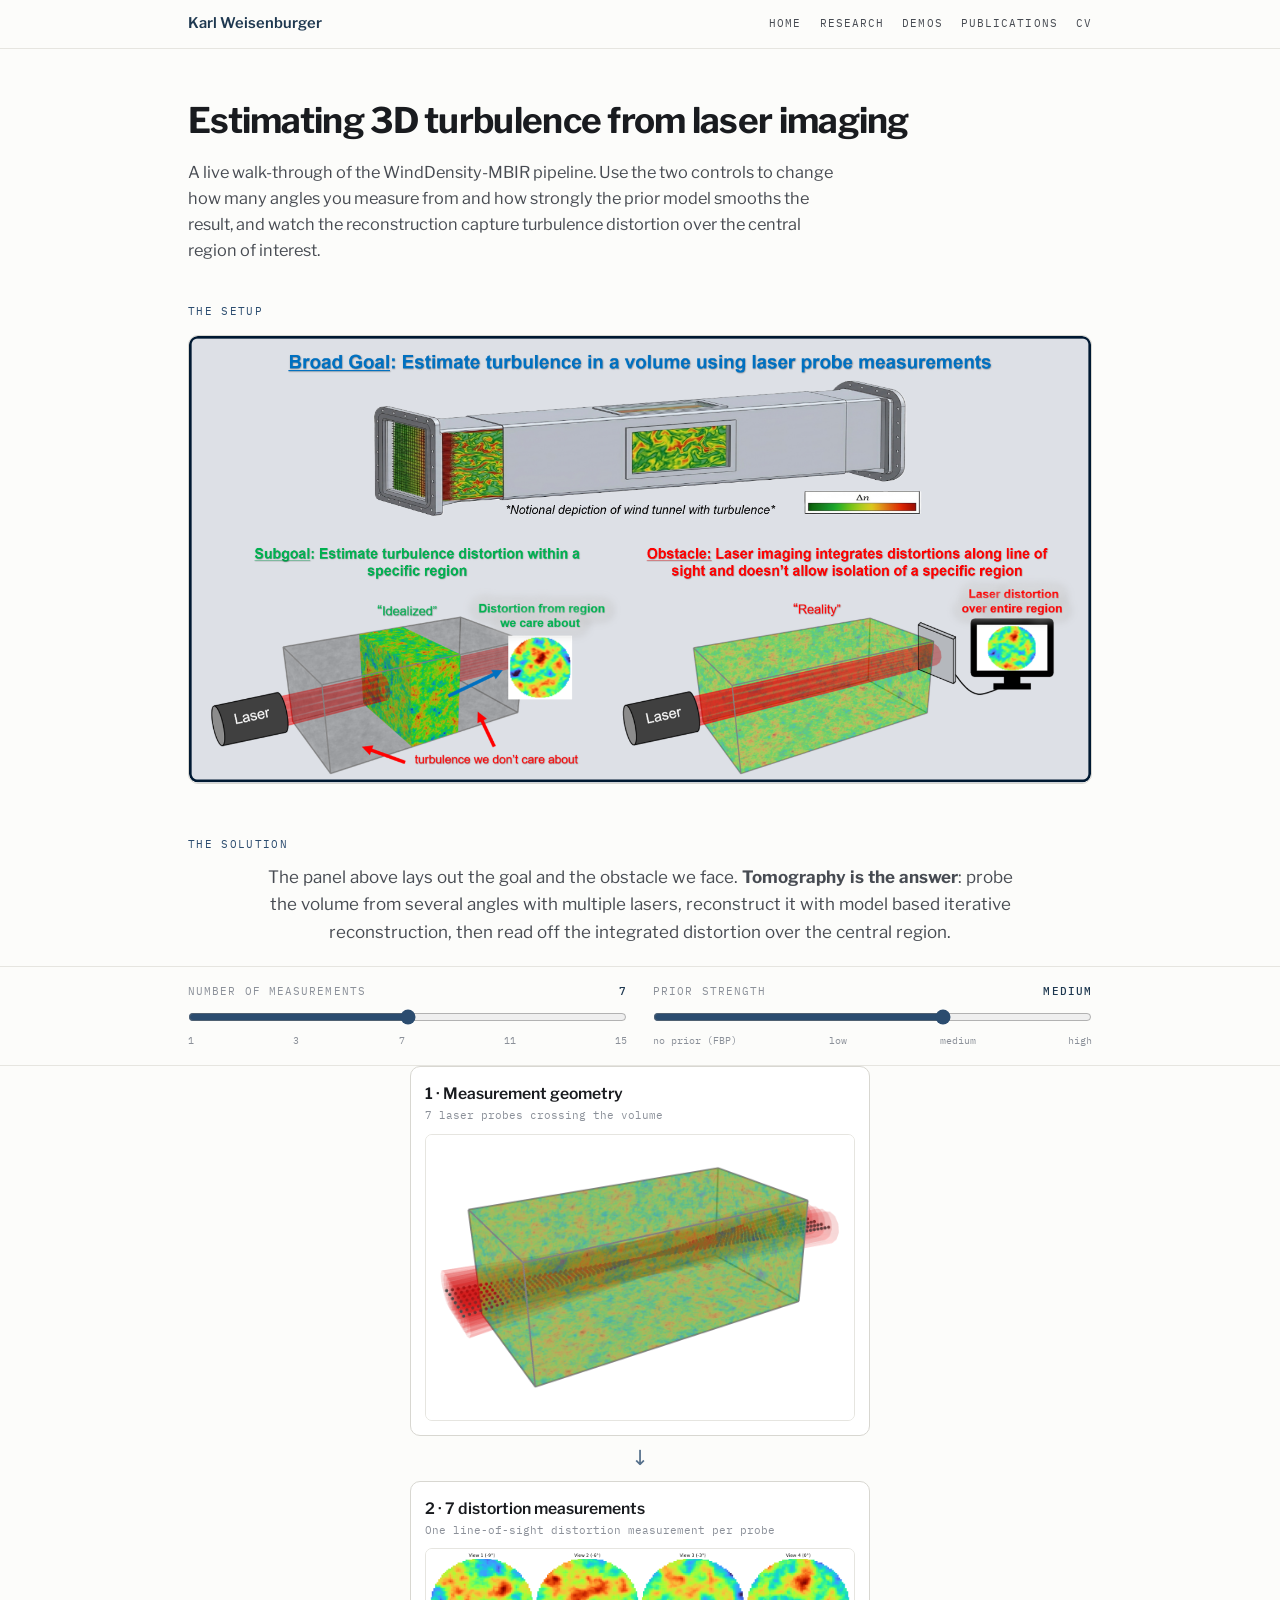
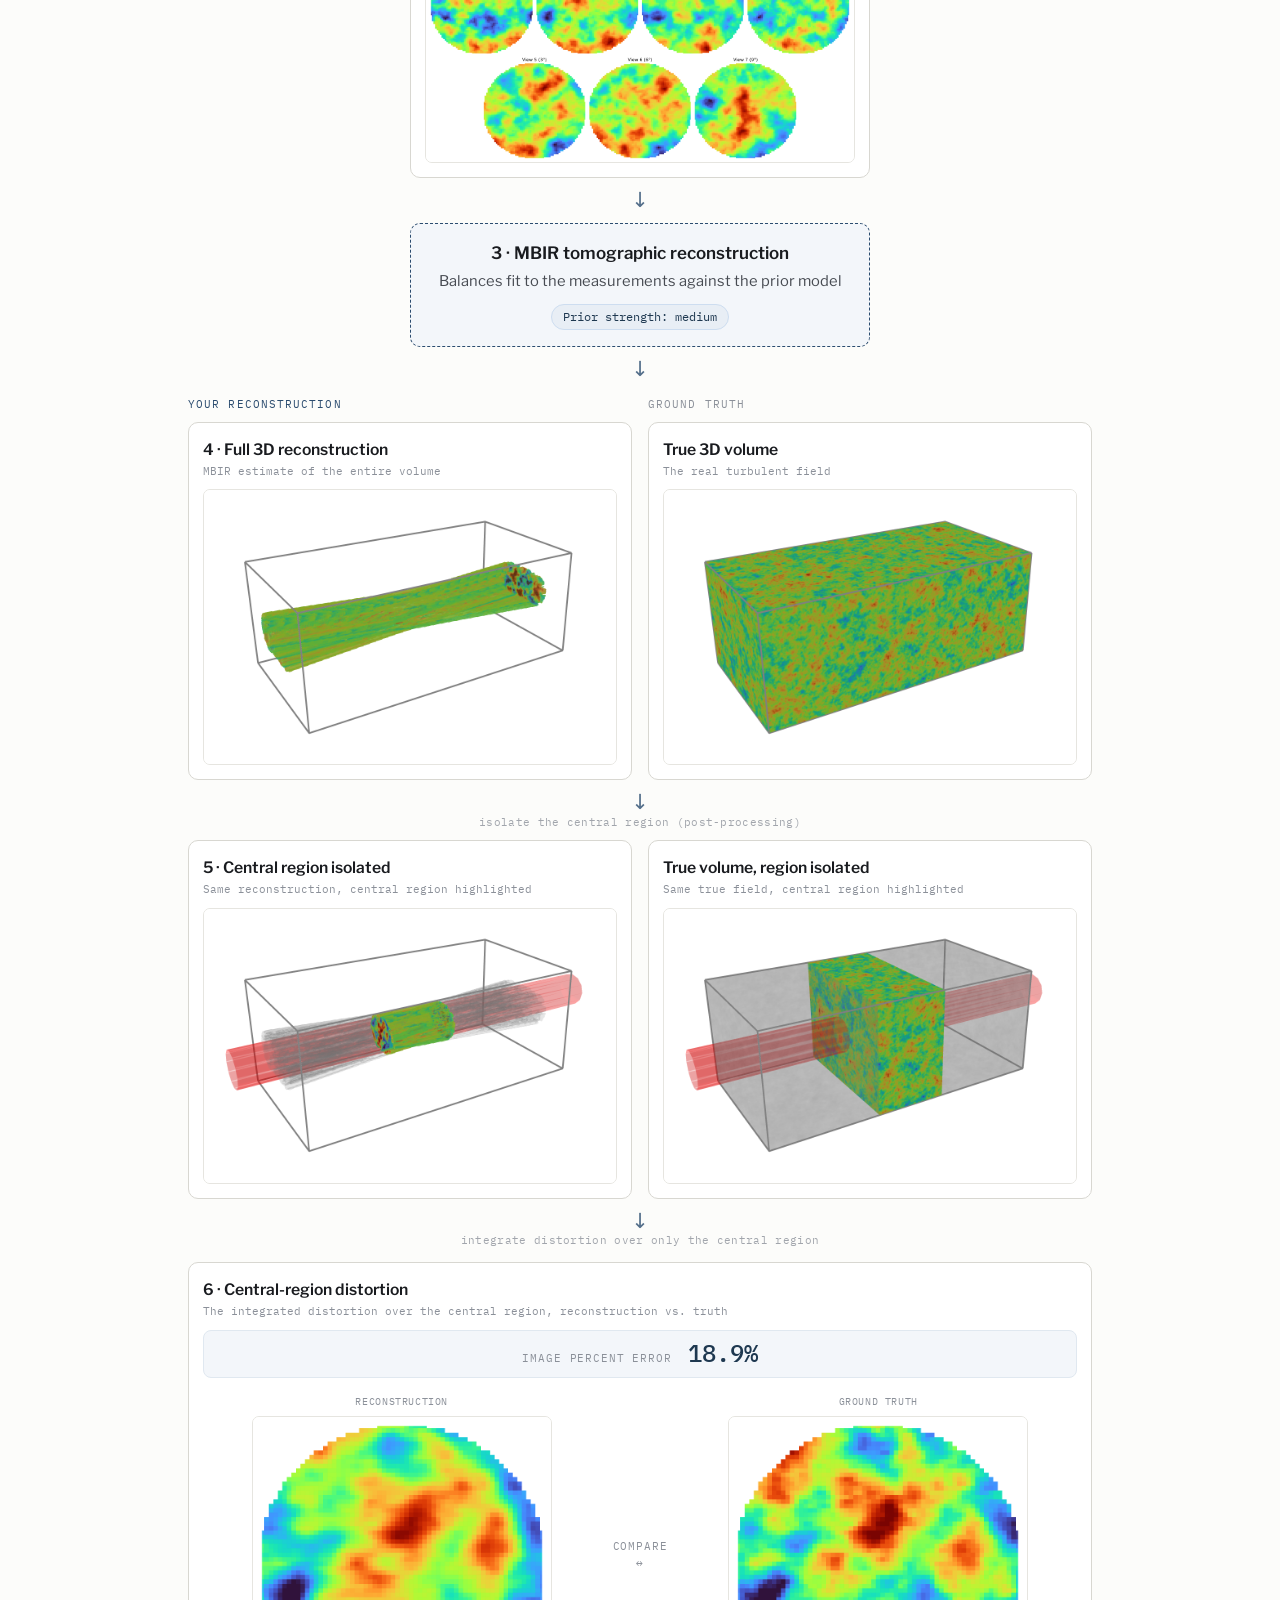
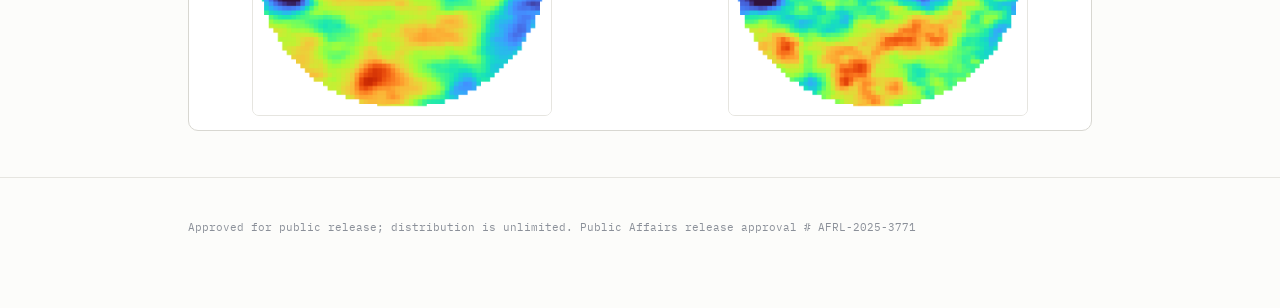
==== demos/winddensity/index.html @ 334814ea "Initial commit of website files" ====
<!doctype html>
<html lang="en">
<head>
<meta charset="utf-8">
<meta name="viewport" content="width=device-width, initial-scale=1.0">
<title>Interactive demo · 3D turbulence from laser imaging · Karl Weisenburger</title>
<meta name="description" content="Interactive demo: estimating 3D turbulence from laser imaging with model-based iterative reconstruction. Adjust the number of measurements and the prior strength.">
<link rel="preconnect" href="https://fonts.googleapis.com">
<link rel="preconnect" href="https://fonts.gstatic.com" crossorigin>
<link href="https://fonts.googleapis.com/css2?family=Libre+Franklin:wght@400;500;600;700&family=IBM+Plex+Mono:wght@400;500&display=swap" rel="stylesheet">
<style>
  :root{
    --bg:#FCFCFA; --panel:#FFFFFF; --ink:#191B1F; --soft:#474B52; --muted:#8B9099;
    --line:#E6E5E0; --line-2:#D8D7D1; --accent:#2B4C6F; --accent-deep:#1E3850;
    --sans:"Libre Franklin",system-ui,sans-serif; --mono:"IBM Plex Mono",ui-monospace,monospace;
  }
  *{box-sizing:border-box;}
  html{scroll-behavior:smooth;}
  body{margin:0; background:var(--bg); color:var(--ink); font-family:var(--sans); font-size:17px; line-height:1.6; -webkit-font-smoothing:antialiased;}
  a{color:var(--accent-deep); text-decoration:none; border-bottom:1px solid rgba(43,76,111,.3);}
  a:hover{color:var(--accent); border-color:var(--accent);}
  .wrap{max-width:960px; margin:0 auto; padding:0 28px;}

  nav{background:var(--bg); border-bottom:1px solid var(--line);}
  nav .wrap{display:flex; justify-content:space-between; align-items:center; padding:12px 28px;}
  nav .brand{font-weight:600; font-size:.92rem; border:none;}
  nav .links{display:flex; gap:18px; flex-wrap:wrap;}
  nav .links a{font-family:var(--mono); font-size:.68rem; letter-spacing:.1em; text-transform:uppercase; color:var(--soft); border:none;}
  nav .links a:hover{color:var(--accent);}

  .top{padding:30px 0 8px;}
  .back{font-family:var(--mono); font-size:.72rem; letter-spacing:.08em; text-transform:uppercase; color:var(--soft); border:none;}
  h1{font-weight:700; font-size:clamp(1.7rem,4vw,2.2rem); letter-spacing:-.02em; margin:14px 0 10px;}
  .intro{color:var(--soft); font-size:1.02rem; margin:0 0 6px; max-width:60ch;}

  /* controls */
  .controls{position:sticky; top:0; z-index:20; background:rgba(252,252,250,.94); backdrop-filter:blur(6px); border-top:1px solid var(--line); border-bottom:1px solid var(--line); margin-top:18px;}
  .controls .wrap{padding:16px 28px; display:grid; grid-template-columns:1fr 1fr; gap:26px;}
  .ctrl .lbl{font-family:var(--mono); font-size:.68rem; letter-spacing:.1em; text-transform:uppercase; color:var(--muted); display:flex; justify-content:space-between; margin-bottom:6px;}
  .ctrl .val{color:var(--accent-deep); font-weight:500;}
  .ctrl input[type=range]{width:100%; accent-color:var(--accent); margin:2px 0 4px;}
  .ticks{display:flex; justify-content:space-between; font-family:var(--mono); font-size:.62rem; color:var(--muted);}
  @media (max-width:560px){ .controls .wrap{grid-template-columns:1fr; gap:18px;} }

  section{padding:26px 0;}
  .kicker{font-family:var(--mono); font-size:.7rem; letter-spacing:.12em; text-transform:uppercase; color:var(--accent); margin:0 0 14px;}

  .band{border:1px solid var(--line-2); border-radius:10px; overflow:hidden; background:var(--panel);}
  .band + .band{margin-top:12px;}

  .flow{display:flex; flex-direction:column; align-items:center; gap:0;}
  .stage{width:100%; max-width:460px;}
  .arrow{color:var(--accent); font-size:1.3rem; line-height:1; margin:12px 0; opacity:.8; text-align:center;}
  .arrow .arrow-cap{display:block; font-family:var(--mono); font-size:.66rem; letter-spacing:.03em; color:var(--muted); margin-top:4px;}

  .card{border:1px solid var(--line-2); border-radius:10px; background:var(--panel); padding:14px;}
  .card .ct{font-weight:600; font-size:.98rem; margin:0 0 2px;}
  .card .cs{font-family:var(--mono); font-size:.68rem; color:var(--muted); margin:0 0 10px; line-height:1.45;}

  .slot{position:relative; width:100%; border-radius:7px; overflow:hidden; background:#FFFFFF; border:1px solid var(--line);}
  .ar32{aspect-ratio:3/2;} .ar21{aspect-ratio:2/1;} .ar11{aspect-ratio:1/1;}
  .slot img{width:100%; height:100%; object-fit:contain; display:none; background:#FFFFFF;}
  .slot.fit{aspect-ratio:auto; border:none; background:transparent; border-radius:0;}
  .slot.fit img{height:auto; object-fit:contain; background:transparent;}
  .slot.fit .ph{position:relative; inset:auto; min-height:90px;}
  .ph{position:absolute; inset:0; display:flex; flex-direction:column; align-items:center; justify-content:center; gap:6px; text-align:center; padding:12px;
      background:repeating-linear-gradient(45deg,#fff,#fff 10px,#F4F2EC 10px,#F4F2EC 20px);}
  .ph .ph-t{font-size:.82rem; color:var(--soft); font-weight:500;}
  .ph .fn{font-family:var(--mono); font-size:.68rem; color:var(--accent-deep); background:#E8EEF5; padding:2px 8px; border-radius:4px;}

  .mbir{text-align:center; padding:16px; border:1px dashed var(--accent); border-radius:10px; background:#F3F6FA;}
  .mbir .t{font-weight:600;}
  .mbir .p{font-size:.92rem; color:var(--soft); margin-top:3px;}
  .mbir .pill{display:inline-block; margin-top:10px; font-family:var(--mono); font-size:.72rem; color:var(--accent-deep); background:#E8EEF5; border:1px solid #CDDDF0; padding:3px 11px; border-radius:999px;}

  .lower{display:grid; grid-template-columns:1fr 1fr; gap:16px; margin-top:4px;}
  .lane-h{font-family:var(--mono); font-size:.68rem; letter-spacing:.1em; text-transform:uppercase; margin:0 0 8px;}
  .lane-recon .lane-h{color:var(--accent);}
  .lane-truth .lane-h{color:var(--muted);}
  @media (max-width:560px){ .lower{grid-template-columns:1fr;} }

  .compare{margin-top:16px;}
  .compare .cmp-grid{display:grid; grid-template-columns:1fr auto 1fr; gap:12px; align-items:center;}
  .compare .vs{font-family:var(--mono); font-size:.66rem; letter-spacing:.08em; text-transform:uppercase; color:var(--muted); text-align:center;}
  .compare .mini-h{font-family:var(--mono); font-size:.64rem; letter-spacing:.06em; text-transform:uppercase; color:var(--muted); text-align:center; margin:0 0 6px;}
  @media (max-width:560px){ .compare .cmp-grid{grid-template-columns:1fr;} .compare .vs{padding:4px 0;} }

  .soln-intro{color:var(--soft); max-width:64ch; margin:-4px auto 20px; text-align:center;}

  .nrmse-bar{display:flex; align-items:baseline; justify-content:center; gap:16px; margin:2px 0 16px; padding:10px 14px; background:#F3F6FA; border:1px solid #E0E8F0; border-radius:8px; flex-wrap:wrap;}
  .nrmse-bar .nlabel{font-family:var(--mono); font-size:.66rem; letter-spacing:.08em; text-transform:uppercase; color:var(--muted);}
  .nrmse-bar .nval{font-family:var(--mono); font-size:1.5rem; font-weight:500; color:var(--accent-deep); line-height:1;}
  .nrmse-bar .nsub{font-family:var(--mono); font-size:.72rem; color:var(--muted);}
  .compare .slot{max-width:300px; margin-left:auto; margin-right:auto;}

  footer{padding:30px 0 60px; color:var(--muted); font-size:.82rem; border-top:1px solid var(--line); margin-top:20px;}
  .note{font-family:var(--mono); font-size:.7rem; color:var(--muted); line-height:1.6;}
</style>
</head>
<body>

<nav><div class="wrap">
  <a class="brand" href="../../index.html">Karl Weisenburger</a>
  <span class="links">
    <a href="../../index.html">Home</a>
    <a href="../../research.html">Research</a>
    <a href="../../demos.html">Demos</a>
    <a href="../../publications.html">Publications</a>
    <a href="../../cv.pdf">CV</a>
  </span>
</div></nav>

<div class="top">
  <div class="wrap">
    <h1>Estimating 3D turbulence from laser imaging</h1>
    <p class="intro">A live walk-through of the WindDensity-MBIR pipeline. Use the two controls to change how many angles you measure from and how strongly the prior model smooths the result, and watch the reconstruction capture turbulence distortion over the central region of interest.</p>
  </div>
</div>

<section>
  <div class="wrap">
    <p class="kicker">The setup</p>
    <div class="band"><div class="slot fit" id="slot-context"><img alt="Goal, problem, and idea"><div class="ph"><span class="ph-t">Context strip: goal / problem / idea</span><span class="fn">img/context.png</span></div></div></div>
  </div>
</section>

<section>
  <div class="wrap">
    <p class="kicker">The solution</p>
    <p class="soln-intro">The panel above lays out the goal and the obstacle we face. <b>Tomography is the answer</b>: probe the volume from several angles with multiple lasers, reconstruct it with model based iterative reconstruction, then read off the integrated distortion over the central region.</p>
  </div>

  <div class="controls">
    <div class="wrap">
      <div class="ctrl">
        <div class="lbl"><span>Number of measurements</span><span class="val" id="nOut">7</span></div>
        <input type="range" id="nSlider" min="0" max="4" step="1" value="2" aria-label="Number of measurements">
        <div class="ticks"><span>1</span><span>3</span><span>7</span><span>11</span><span>15</span></div>
      </div>
      <div class="ctrl">
        <div class="lbl"><span>Prior strength</span><span class="val" id="pOut">medium</span></div>
        <input type="range" id="pSlider" min="0" max="3" step="1" value="2" aria-label="Prior strength">
        <div class="ticks"><span>no prior (FBP)</span><span>low</span><span>medium</span><span>high</span></div>
      </div>
    </div>
  </div>

  <div class="wrap">
    <div class="flow">

      <div class="stage card">
        <p class="ct">1 · Measurement geometry</p>
        <p class="cs" id="geomCap">7 laser probes crossing the volume</p>
        <div class="slot ar32" id="slot-geom"><img alt="Measurement geometry"><div class="ph"><span class="ph-t">Geometry</span><span class="fn">img/geom_N07.png</span></div></div>
      </div>
      <div class="arrow">&darr;</div>

      <div class="stage card">
        <p class="ct">2 · <span id="viewsTitle">7 distortion measurements</span></p>
        <p class="cs">One line-of-sight distortion measurement per probe</p>
        <div class="slot ar21" id="slot-views"><img alt="Distortion measurements"><div class="ph"><span class="ph-t">Measurements</span><span class="fn">img/views_N07.png</span></div></div>
      </div>
      <div class="arrow">&darr;</div>

      <div class="stage mbir">
        <div class="t">3 · MBIR tomographic reconstruction</div>
        <div class="p">Balances fit to the measurements against the prior model</div>
        <div class="pill">Prior strength: <span id="mbirP">just right</span></div>
      </div>
      <div class="arrow">&darr;</div>

      <div class="stage" style="max-width:none; width:100%;">

        <div class="lower">
          <div class="lane-recon">
            <p class="lane-h">Your reconstruction</p>
            <div class="card">
              <p class="ct">4 · Full 3D reconstruction</p>
              <p class="cs">MBIR estimate of the entire volume</p>
              <div class="slot ar32" id="slot-recon-full"><img alt="Full 3D reconstruction"><div class="ph"><span class="ph-t">3D reconstruction</span><span class="fn">img/recon_N07_p2.png</span></div></div>
            </div>
          </div>
          <div class="lane-truth">
            <p class="lane-h">Ground truth</p>
            <div class="card">
              <p class="ct">True 3D volume</p>
              <p class="cs">The real turbulent field</p>
              <div class="slot ar32" id="slot-truthvol-full"><img alt="True 3D volume"><div class="ph"><span class="ph-t">True volume</span><span class="fn">img/truth_volume.png</span></div></div>
            </div>
          </div>
        </div>

        <div class="arrow">&darr;<span class="arrow-cap">isolate the central region (post-processing)</span></div>

        <div class="lower">
          <div class="lane-recon">
            <div class="card">
              <p class="ct">5 · Central region isolated</p>
              <p class="cs">Same reconstruction, central region highlighted</p>
              <div class="slot ar32" id="slot-recon-roi"><img alt="Reconstruction with central region highlighted"><div class="ph"><span class="ph-t">Central region</span><span class="fn">img/recon_roi_N07_p2.png</span></div></div>
            </div>
          </div>
          <div class="lane-truth">
            <div class="card">
              <p class="ct">True volume, region isolated</p>
              <p class="cs">Same true field, central region highlighted</p>
              <div class="slot ar32" id="slot-truthvol-roi"><img alt="True volume with central region highlighted"><div class="ph"><span class="ph-t">Central region</span><span class="fn">img/truth_volume_roi.png</span></div></div>
            </div>
          </div>
        </div>

        <div class="arrow">&darr;<span class="arrow-cap">integrate distortion over only the central region</span></div>

        <div class="card compare">
          <p class="ct">6 · Central-region distortion</p>
          <p class="cs">The integrated distortion over the central region, reconstruction vs. truth</p>
          <div class="nrmse-bar">
            <span class="nlabel">Image percent error</span>
            <span class="nval" id="nrmseStable"></span>
          </div>
          <div class="cmp-grid">
            <div>
              <p class="mini-h">Reconstruction</p>
              <div class="slot ar11" id="slot-dist"><img alt="Reconstructed central distortion"><div class="ph"><span class="ph-t">Recon distortion</span><span class="fn">img/dist_N07_p2.png</span></div></div>
            </div>
            <div class="vs">compare<br>&harr;</div>
            <div>
              <p class="mini-h">Ground truth</p>
              <div class="slot ar11" id="slot-truthdist"><img alt="True central distortion"><div class="ph"><span class="ph-t">True distortion</span><span class="fn">img/truth_dist.png</span></div></div>
            </div>
          </div>
        </div>
      </div>

    </div>
  </div>
</section>

<footer>
  <div class="wrap">
    <p class="note">Approved for public release; distribution is unlimited. Public Affairs release approval # AFRL-2025-3771</p>
  </div>
</footer>

<script>
  const NS = [1,3,7,11,15];
  const PRI = ['no prior (FBP)','low','medium','high'];
  // NRMSE of recon distortion vs. truth, keyed by N then prior index: [traditional, stable_range]
  const NRMSE = {
    1:  [[0.8940,0.2776],[0.8003,0.2485],[0.7992,0.2481],[0.8033,0.2494]],
    3:  [[0.7933,0.2463],[0.6252,0.1941],[0.6144,0.1908],[0.6820,0.2118]],
    7:  [[0.6725,0.2088],[0.6229,0.1934],[0.6091,0.1891],[0.6371,0.1978]],
    11: [[0.6471,0.2009],[0.6480,0.2012],[0.6369,0.1978],[0.7256,0.2253]],
    15: [[0.6265,0.1945],[0.6422,0.1994],[0.6264,0.1945],[0.7302,0.2267]]
  };
  let ni = 2, pi = 2;
  const pad = n => String(n).padStart(2,'0');

  function setSlot(id, file){
    const slot = document.getElementById(id);
    const img = slot.querySelector('img');
    const ph  = slot.querySelector('.ph');
    img.onerror = () => { img.style.display='none'; ph.style.display='flex'; const fn=ph.querySelector('.fn'); if(fn) fn.textContent=file; };
    img.onload  = () => { img.style.display='block'; ph.style.display='none'; };
    img.src = file;
  }

  function dynFiles(){
    const N = pad(NS[ni]);
    return {
      geom:      `img/geom_N${N}.png`,
      views:     `img/views_N${N}.png`,
      reconFull: `img/recon_N${N}_p${pi}.png`,
      reconRoi:  `img/recon_roi_N${N}_p${pi}.png`,
      dist:      `img/dist_N${N}_p${pi}.png`
    };
  }

  function update(){
    const f = dynFiles();
    setSlot('slot-geom',       f.geom);
    setSlot('slot-views',      f.views);
    setSlot('slot-recon-full', f.reconFull);
    setSlot('slot-recon-roi',  f.reconRoi);
    setSlot('slot-dist',       f.dist);
    const n = NS[ni];
    document.getElementById('nOut').textContent = n;
    document.getElementById('pOut').textContent = PRI[pi];
    document.getElementById('mbirP').textContent = PRI[pi];
    document.getElementById('geomCap').textContent = n + ' laser ' + (n===1 ? 'probe' : 'probes') + ' crossing the volume';
    document.getElementById('viewsTitle').textContent = (n===1 ? 'A single distortion measurement' : n + ' distortion measurements');
    const nm = (NRMSE[n] || [])[pi] || [null,null];
    document.getElementById('nrmseStable').textContent = nm[1]!=null ? (nm[1]*100).toFixed(1)+'%' : '';
  }

  // static slots (set once)
  setSlot('slot-context','img/context.png');
  setSlot('slot-truthvol-full','img/truth_volume.png');
  setSlot('slot-truthvol-roi','img/truth_volume_roi.png');
  setSlot('slot-truthdist','img/truth_dist.png');

  // preload all dynamic frames into cache for instant swaps
  function preload(){
    NS.forEach(n => {
      const N = pad(n);
      [`img/geom_N${N}.png`, `img/views_N${N}.png`].forEach(s => { const im=new Image(); im.src=s; });
      PRI.forEach((_, p) => {
        [`img/recon_N${N}_p${p}.png`, `img/recon_roi_N${N}_p${p}.png`, `img/dist_N${N}_p${p}.png`].forEach(s => { const im=new Image(); im.src=s; });
      });
    });
  }

  document.getElementById('nSlider').addEventListener('input', e => { ni = +e.target.value; update(); });
  document.getElementById('pSlider').addEventListener('input', e => { pi = +e.target.value; update(); });

  update();
  preload();
</script>
</body>
</html>
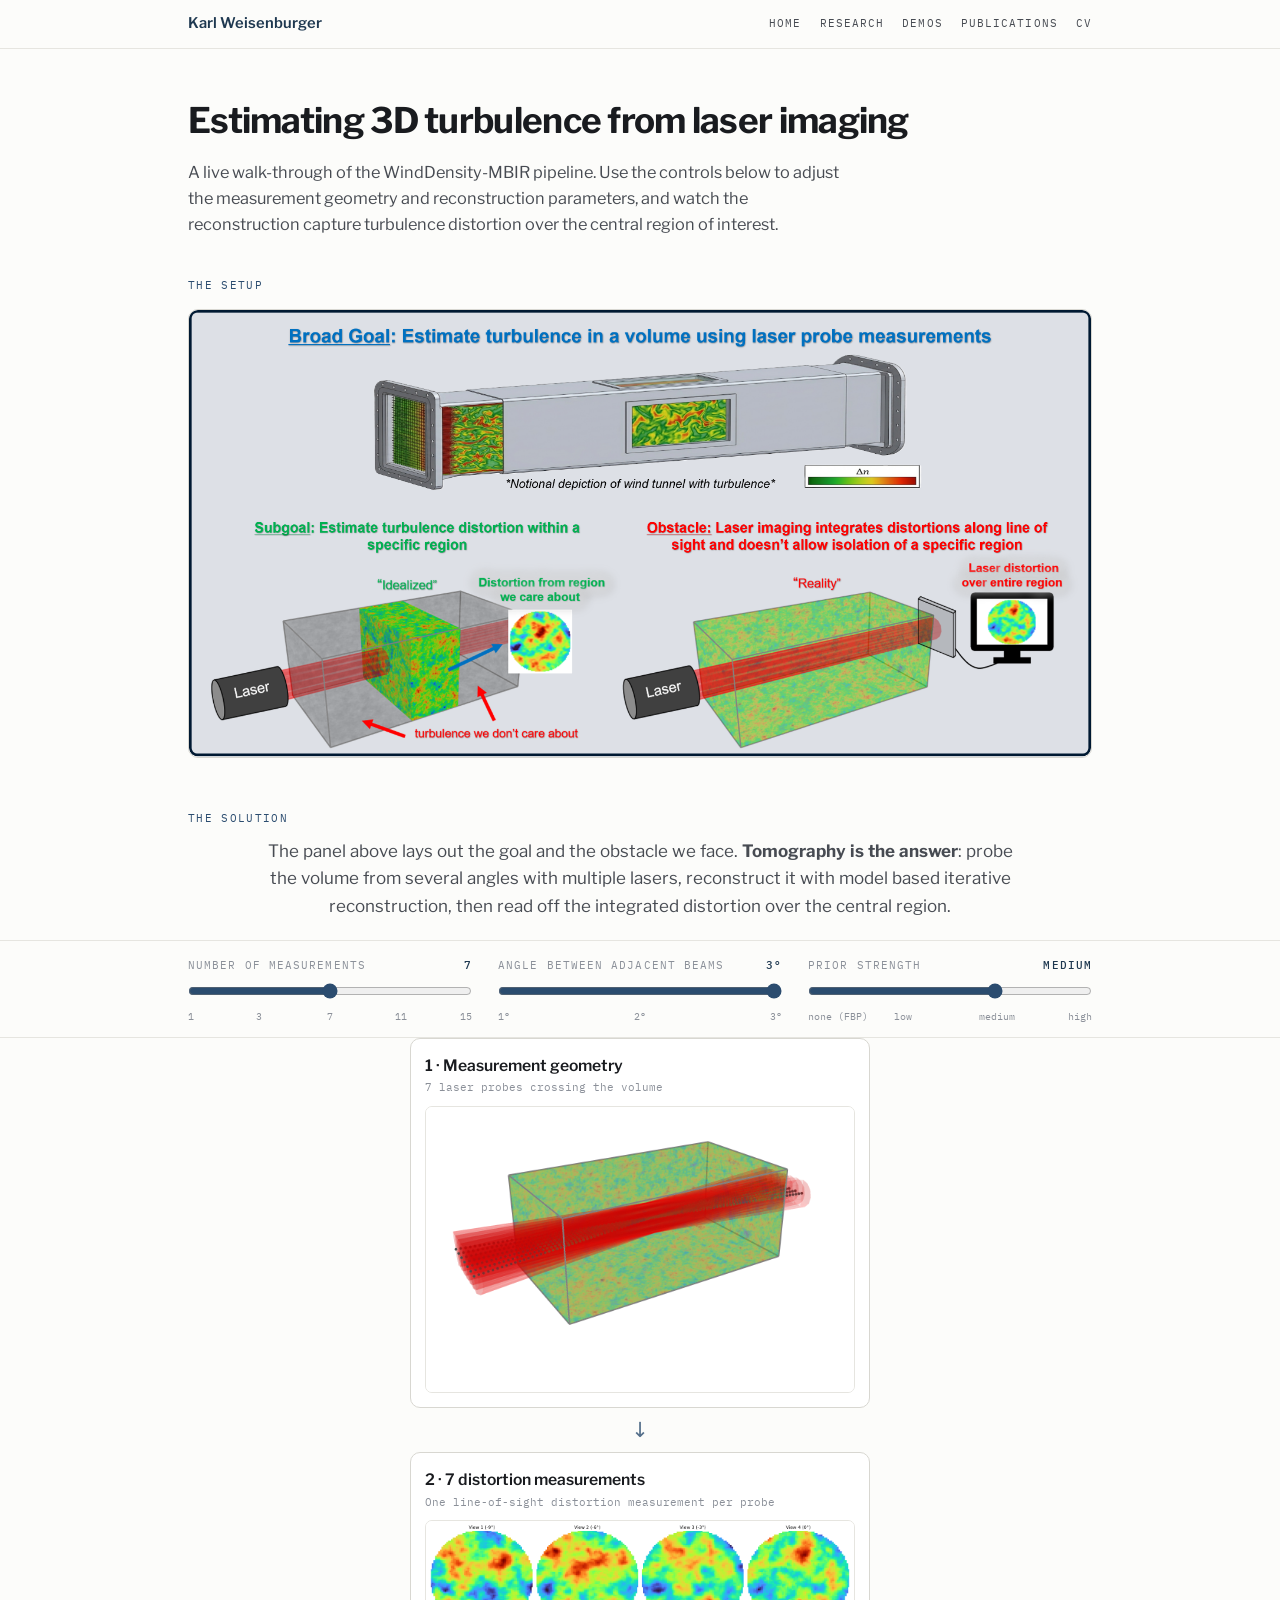
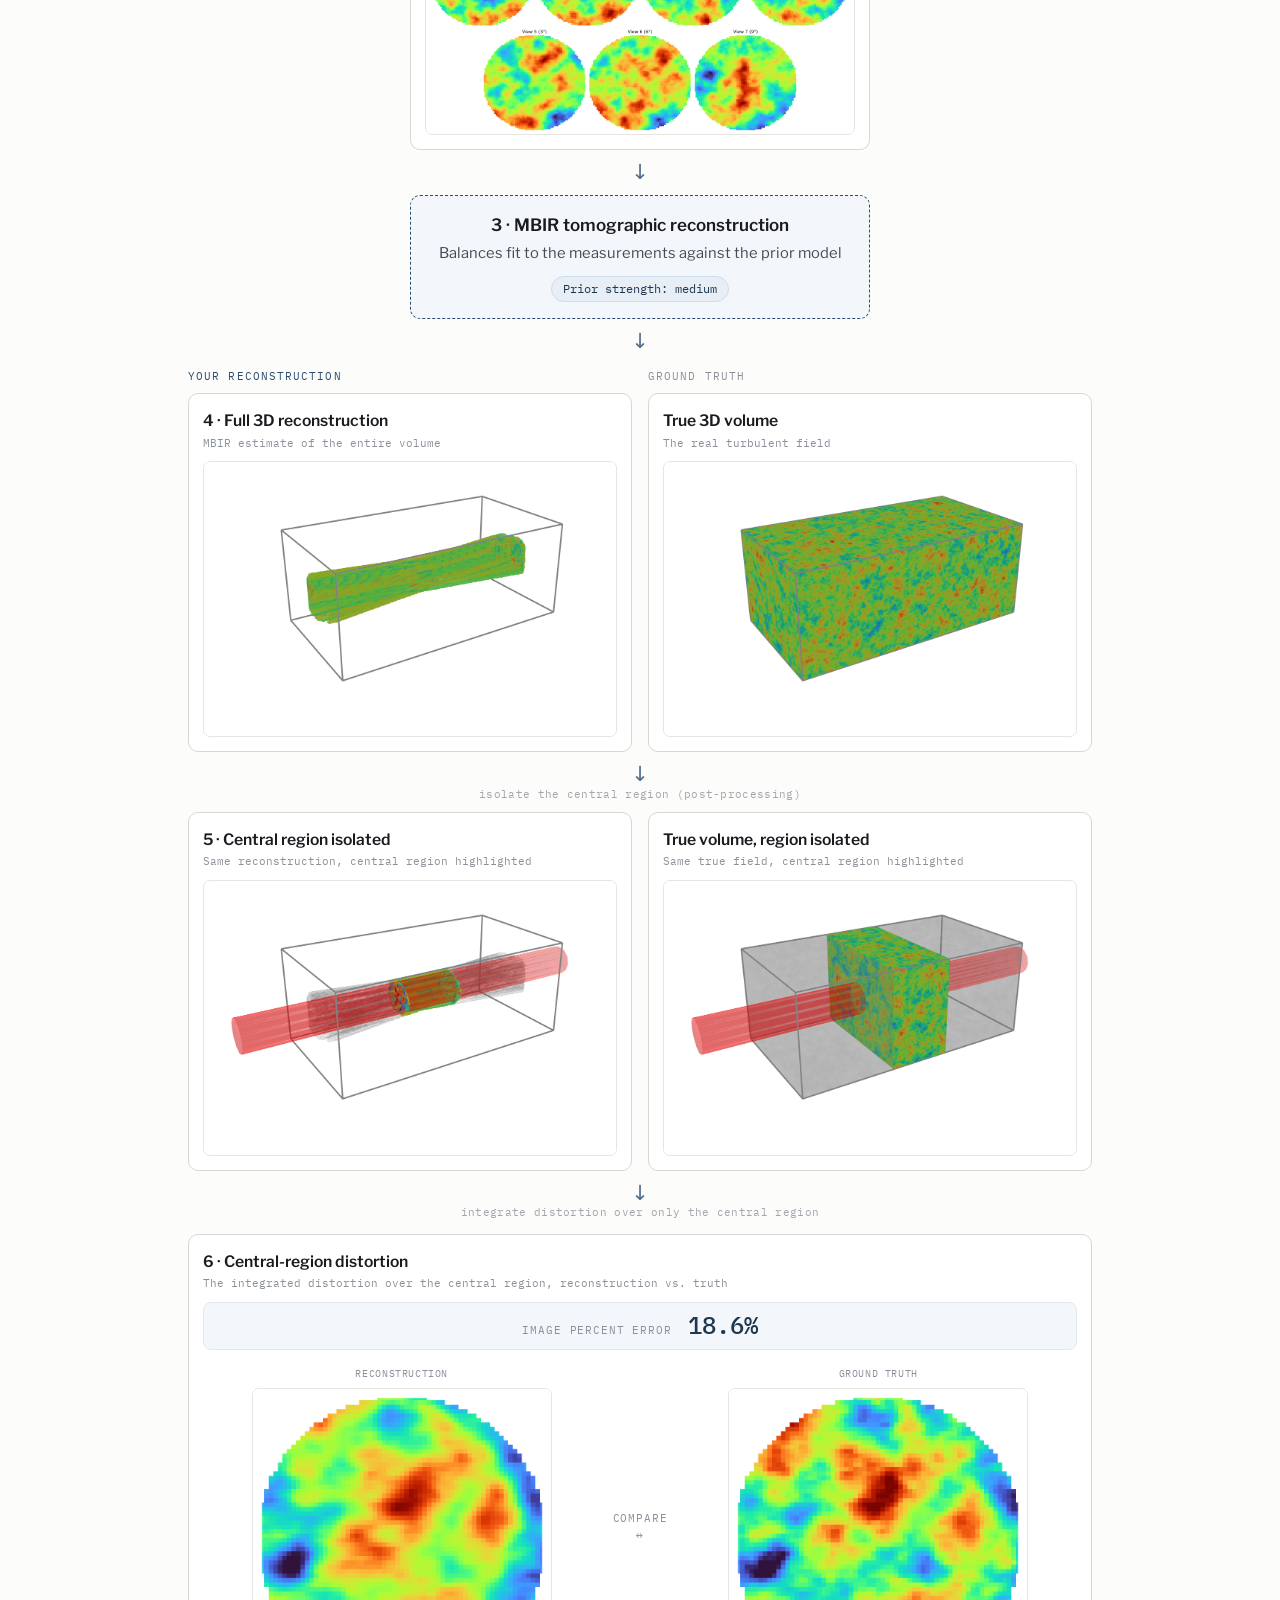
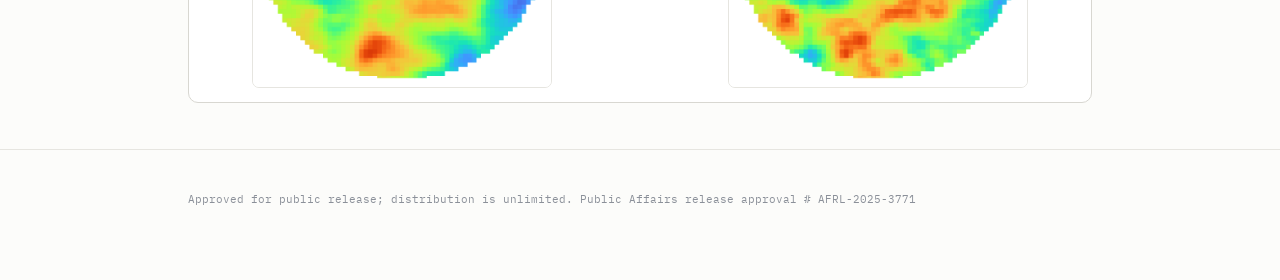
==== commit 6b9b486b: "Add angle of separation toggle and update all reconstruction assets" ====
--- a/demos/winddensity/index.html
+++ b/demos/winddensity/index.html
@@ -35,12 +35,15 @@
 
   /* controls */
   .controls{position:sticky; top:0; z-index:20; background:rgba(252,252,250,.94); backdrop-filter:blur(6px); border-top:1px solid var(--line); border-bottom:1px solid var(--line); margin-top:18px;}
-  .controls .wrap{padding:16px 28px; display:grid; grid-template-columns:1fr 1fr; gap:26px;}
+  .controls .wrap{padding:16px 28px; display:grid; grid-template-columns:repeat(3, 1fr); gap:26px;}
   .ctrl .lbl{font-family:var(--mono); font-size:.68rem; letter-spacing:.1em; text-transform:uppercase; color:var(--muted); display:flex; justify-content:space-between; margin-bottom:6px;}
   .ctrl .val{color:var(--accent-deep); font-weight:500;}
   .ctrl input[type=range]{width:100%; accent-color:var(--accent); margin:2px 0 4px;}
-  .ticks{display:flex; justify-content:space-between; font-family:var(--mono); font-size:.62rem; color:var(--muted);}
-  @media (max-width:560px){ .controls .wrap{grid-template-columns:1fr; gap:18px;} }
+  .ticks { position: relative; height: 1.2em; margin-top: 2px; font-family: var(--mono); font-size: .62rem; color: var(--muted); }
+  .ticks span { position: absolute; top: 0; transform: translateX(-50%); white-space: nowrap; }
+  .ticks span:first-child { transform: translateX(0); }
+  .ticks span:last-child { transform: translateX(-100%); }
+  @media (max-width:768px){ .controls .wrap{grid-template-columns:1fr; gap:18px;} }
 
   section{padding:26px 0;}
   .kicker{font-family:var(--mono); font-size:.7rem; letter-spacing:.12em; text-transform:uppercase; color:var(--accent); margin:0 0 14px;}
@@ -113,7 +116,7 @@
 <div class="top">
   <div class="wrap">
     <h1>Estimating 3D turbulence from laser imaging</h1>
-    <p class="intro">A live walk-through of the WindDensity-MBIR pipeline. Use the two controls to change how many angles you measure from and how strongly the prior model smooths the result, and watch the reconstruction capture turbulence distortion over the central region of interest.</p>
+    <p class="intro">A live walk-through of the WindDensity-MBIR pipeline. Use the controls below to adjust the measurement geometry and reconstruction parameters, and watch the reconstruction capture turbulence distortion over the central region of interest.</p>
   </div>
 </div>
 
@@ -135,12 +138,32 @@
       <div class="ctrl">
         <div class="lbl"><span>Number of measurements</span><span class="val" id="nOut">7</span></div>
         <input type="range" id="nSlider" min="0" max="4" step="1" value="2" aria-label="Number of measurements">
-        <div class="ticks"><span>1</span><span>3</span><span>7</span><span>11</span><span>15</span></div>
+        <div class="ticks">
+  		<span style="left: 0%;">1</span>
+  		<span style="left: 25%;">3</span>
+  		<span style="left: 50%;">7</span>
+  		<span style="left: 75%;">11</span>
+  		<span style="left: 100%;">15</span>
+	</div>
+      </div>
+      <div class="ctrl">
+        <div class="lbl"><span>Angle between adjacent beams</span><span class="val" id="aOut">3&deg;</span></div>
+        <input type="range" id="aSlider" min="0" max="2" step="1" value="2" aria-label="Angle between adjacent beams">
+        <div class="ticks">
+  		<span style="left: 0%;">1&deg;</span>
+  		<span style="left: 50%;">2&deg;</span>
+  		<span style="left: 100%;">3&deg;</span>
+	</div>
       </div>
       <div class="ctrl">
         <div class="lbl"><span>Prior strength</span><span class="val" id="pOut">medium</span></div>
         <input type="range" id="pSlider" min="0" max="3" step="1" value="2" aria-label="Prior strength">
-        <div class="ticks"><span>no prior (FBP)</span><span>low</span><span>medium</span><span>high</span></div>
+        <div class="ticks">
+  		<span style="left: 0%;">none (FBP)</span>
+  		<span style="left: 33.33%;">low</span>
+  		<span style="left: 66.66%;">medium</span>
+ 		<span style="left: 100%;">high</span>
+	</div>
       </div>
     </div>
   </div>
@@ -151,14 +174,14 @@
       <div class="stage card">
         <p class="ct">1 · Measurement geometry</p>
         <p class="cs" id="geomCap">7 laser probes crossing the volume</p>
-        <div class="slot ar32" id="slot-geom"><img alt="Measurement geometry"><div class="ph"><span class="ph-t">Geometry</span><span class="fn">img/geom_N07.png</span></div></div>
+        <div class="slot ar32" id="slot-geom"><img alt="Measurement geometry"><div class="ph"><span class="ph-t">Geometry</span><span class="fn" id="fn-geom">img/geom_N07_a3.png</span></div></div>
       </div>
       <div class="arrow">&darr;</div>
 
       <div class="stage card">
         <p class="ct">2 · <span id="viewsTitle">7 distortion measurements</span></p>
         <p class="cs">One line-of-sight distortion measurement per probe</p>
-        <div class="slot ar21" id="slot-views"><img alt="Distortion measurements"><div class="ph"><span class="ph-t">Measurements</span><span class="fn">img/views_N07.png</span></div></div>
+        <div class="slot ar21" id="slot-views"><img alt="Distortion measurements"><div class="ph"><span class="ph-t">Measurements</span><span class="fn" id="fn-views">img/views_N07_a3.png</span></div></div>
       </div>
       <div class="arrow">&darr;</div>
 
@@ -177,7 +200,7 @@
             <div class="card">
               <p class="ct">4 · Full 3D reconstruction</p>
               <p class="cs">MBIR estimate of the entire volume</p>
-              <div class="slot ar32" id="slot-recon-full"><img alt="Full 3D reconstruction"><div class="ph"><span class="ph-t">3D reconstruction</span><span class="fn">img/recon_N07_p2.png</span></div></div>
+              <div class="slot ar32" id="slot-recon-full"><img alt="Full 3D reconstruction"><div class="ph"><span class="ph-t">3D reconstruction</span><span class="fn" id="fn-recon-full">img/recon_N07_a3_p2.png</span></div></div>
             </div>
           </div>
           <div class="lane-truth">
@@ -197,7 +220,7 @@
             <div class="card">
               <p class="ct">5 · Central region isolated</p>
               <p class="cs">Same reconstruction, central region highlighted</p>
-              <div class="slot ar32" id="slot-recon-roi"><img alt="Reconstruction with central region highlighted"><div class="ph"><span class="ph-t">Central region</span><span class="fn">img/recon_roi_N07_p2.png</span></div></div>
+              <div class="slot ar32" id="slot-recon-roi"><img alt="Reconstruction with central region highlighted"><div class="ph"><span class="ph-t">Central region</span><span class="fn" id="fn-recon-roi">img/recon_roi_N07_a3_p2.png</span></div></div>
             </div>
           </div>
           <div class="lane-truth">
@@ -221,7 +244,7 @@
           <div class="cmp-grid">
             <div>
               <p class="mini-h">Reconstruction</p>
-              <div class="slot ar11" id="slot-dist"><img alt="Reconstructed central distortion"><div class="ph"><span class="ph-t">Recon distortion</span><span class="fn">img/dist_N07_p2.png</span></div></div>
+              <div class="slot ar11" id="slot-dist"><img alt="Reconstructed central distortion"><div class="ph"><span class="ph-t">Recon distortion</span><span class="fn" id="fn-dist">img/dist_N07_a3_p2.png</span></div></div>
             </div>
             <div class="vs">compare<br>&harr;</div>
             <div>
@@ -245,51 +268,79 @@
 <script>
   const NS = [1,3,7,11,15];
   const PRI = ['no prior (FBP)','low','medium','high'];
-  // NRMSE of recon distortion vs. truth, keyed by N then prior index: [traditional, stable_range]
+  const ANG = [1, 2, 3];
+  
+  // NRMSE keyed by N, then angle index, then prior index: [traditional, stable_range]
   const NRMSE = {
-    1:  [[0.8940,0.2776],[0.8003,0.2485],[0.7992,0.2481],[0.8033,0.2494]],
-    3:  [[0.7933,0.2463],[0.6252,0.1941],[0.6144,0.1908],[0.6820,0.2118]],
-    7:  [[0.6725,0.2088],[0.6229,0.1934],[0.6091,0.1891],[0.6371,0.1978]],
-    11: [[0.6471,0.2009],[0.6480,0.2012],[0.6369,0.1978],[0.7256,0.2253]],
-    15: [[0.6265,0.1945],[0.6422,0.1994],[0.6264,0.1945],[0.7302,0.2267]]
+    1: [
+      [[0.8908,0.2766], [0.7950,0.2469], [0.7940,0.2465], [0.7977,0.2477]], // ai=0 (1 deg)
+      [[0.8908,0.2766], [0.7950,0.2469], [0.7940,0.2465], [0.7977,0.2477]], // ai=1 (2 deg)
+      [[0.8908,0.2766], [0.7950,0.2469], [0.7940,0.2465], [0.7977,0.2477]]  // ai=2 (3 deg)
+    ],
+    3: [
+      [[0.8258,0.2564], [0.6722,0.2087], [0.7021,0.2180], [0.7530,0.2338]], // ai=0 (1 deg)
+      [[0.7691,0.2388], [0.6007,0.1865], [0.6446,0.2002], [0.6973,0.2165]], // ai=1 (2 deg)
+      [[0.7890,0.2450], [0.6225,0.1933], [0.6230,0.1934], [0.6729,0.2089]]  // ai=2 (3 deg)
+    ],
+    7: [
+      [[0.7330,0.2276], [0.6100,0.1894], [0.5819,0.1807], [0.6568,0.2039]], // ai=0 (1 deg)
+      [[0.6592,0.2047], [0.5898,0.1831], [0.5830,0.1810], [0.6004,0.1864]], // ai=1 (2 deg)
+      [[0.6606,0.2051], [0.6223,0.1932], [0.5982,0.1857], [0.6105,0.1896]]  // ai=2 (3 deg)
+    ],
+    11: [
+      [[0.7051,0.2189], [0.6162,0.1913], [0.5783,0.1796], [0.6092,0.1892]], // ai=0 (1 deg)
+      [[0.6006,0.1865], [0.6151,0.1910], [0.5850,0.1816], [0.6059,0.1881]], // ai=1 (2 deg)
+      [[0.6307,0.1958], [0.6311,0.1960], [0.6070,0.1885], [0.7095,0.2203]]  // ai=2 (3 deg)
+    ],
+    15: [
+      [[0.6612,0.2053], [0.5967,0.1853], [0.5449,0.1692], [0.5789,0.1798]], // ai=0 (1 deg)
+      [[0.6241,0.1938], [0.6338,0.1968], [0.5879,0.1825], [0.6769,0.2102]], // ai=1 (2 deg)
+      [[0.6180,0.1919], [0.6345,0.1970], [0.5923,0.1839], [0.7026,0.2182]]  // ai=2 (3 deg)
+    ]
   };
-  let ni = 2, pi = 2;
+  
+  let ni = 2, pi = 2, ai = 2; // Default starting states (7 measurements, 3 deg, medium prior)
   const pad = n => String(n).padStart(2,'0');
 
-  function setSlot(id, file){
+  function setSlot(id, file, fnId){
     const slot = document.getElementById(id);
     const img = slot.querySelector('img');
     const ph  = slot.querySelector('.ph');
-    img.onerror = () => { img.style.display='none'; ph.style.display='flex'; const fn=ph.querySelector('.fn'); if(fn) fn.textContent=file; };
+    const fn  = fnId ? document.getElementById(fnId) : ph.querySelector('.fn');
+    img.onerror = () => { img.style.display='none'; ph.style.display='flex'; if(fn) fn.textContent=file; };
     img.onload  = () => { img.style.display='block'; ph.style.display='none'; };
     img.src = file;
   }
 
   function dynFiles(){
     const N = pad(NS[ni]);
+    const A = ANG[ai]; // Unpadded angle value based on your requested convention
     return {
-      geom:      `img/geom_N${N}.png`,
-      views:     `img/views_N${N}.png`,
-      reconFull: `img/recon_N${N}_p${pi}.png`,
-      reconRoi:  `img/recon_roi_N${N}_p${pi}.png`,
-      dist:      `img/dist_N${N}_p${pi}.png`
+      geom:      `img/geom_N${N}_a${A}.png`,
+      views:     `img/views_N${N}_a${A}.png`,
+      reconFull: `img/recon_N${N}_a${A}_p${pi}.png`,
+      reconRoi:  `img/recon_roi_N${N}_a${A}_p${pi}.png`,
+      dist:      `img/dist_N${N}_a${A}_p${pi}.png`
     };
   }
 
   function update(){
     const f = dynFiles();
-    setSlot('slot-geom',       f.geom);
-    setSlot('slot-views',      f.views);
-    setSlot('slot-recon-full', f.reconFull);
-    setSlot('slot-recon-roi',  f.reconRoi);
-    setSlot('slot-dist',       f.dist);
+    setSlot('slot-geom',       f.geom,      'fn-geom');
+    setSlot('slot-views',      f.views,     'fn-views');
+    setSlot('slot-recon-full', f.reconFull, 'fn-recon-full');
+    setSlot('slot-recon-roi',  f.reconRoi,  'fn-recon-roi');
+    setSlot('slot-dist',       f.dist,      'fn-dist');
     const n = NS[ni];
     document.getElementById('nOut').textContent = n;
     document.getElementById('pOut').textContent = PRI[pi];
+    document.getElementById('aOut').innerHTML = ANG[ai] + '&deg;';
     document.getElementById('mbirP').textContent = PRI[pi];
     document.getElementById('geomCap').textContent = n + ' laser ' + (n===1 ? 'probe' : 'probes') + ' crossing the volume';
     document.getElementById('viewsTitle').textContent = (n===1 ? 'A single distortion measurement' : n + ' distortion measurements');
-    const nm = (NRMSE[n] || [])[pi] || [null,null];
+    
+    // Safely retrieve NRMSE data for current N, angle index, and prior index
+    const nm = ((NRMSE[n] || [])[ai] || [])[pi] || [null,null];
     document.getElementById('nrmseStable').textContent = nm[1]!=null ? (nm[1]*100).toFixed(1)+'%' : '';
   }
 
@@ -303,18 +354,23 @@
   function preload(){
     NS.forEach(n => {
       const N = pad(n);
-      [`img/geom_N${N}.png`, `img/views_N${N}.png`].forEach(s => { const im=new Image(); im.src=s; });
-      PRI.forEach((_, p) => {
-        [`img/recon_N${N}_p${p}.png`, `img/recon_roi_N${N}_p${p}.png`, `img/dist_N${N}_p${p}.png`].forEach(s => { const im=new Image(); im.src=s; });
+      ANG.forEach(A => {
+        [`img/geom_N${N}_a${A}.png`, `img/views_N${N}_a${A}.png`].forEach(s => { const im=new Image(); im.src=s; });
+        PRI.forEach((_, p) => {
+          [`img/recon_N${N}_a${A}_p${p}.png`, `img/recon_roi_N${N}_a${A}_p${p}.png`, `img/dist_N${N}_a${A}_p${p}.png`].forEach(s => { const im=new Image(); im.src=s; });
+        });
       });
     });
   }
 
   document.getElementById('nSlider').addEventListener('input', e => { ni = +e.target.value; update(); });
   document.getElementById('pSlider').addEventListener('input', e => { pi = +e.target.value; update(); });
+  document.getElementById('aSlider').addEventListener('input', e => { ai = +e.target.value; update(); });
 
   update();
   preload();
 </script>
+  <script data-goatcounter="https://karl-weisenburger.goatcounter.com/count"
+        async src="//gc.zgo.at/count.js"></script>
 </body>
-</html>+</html>
